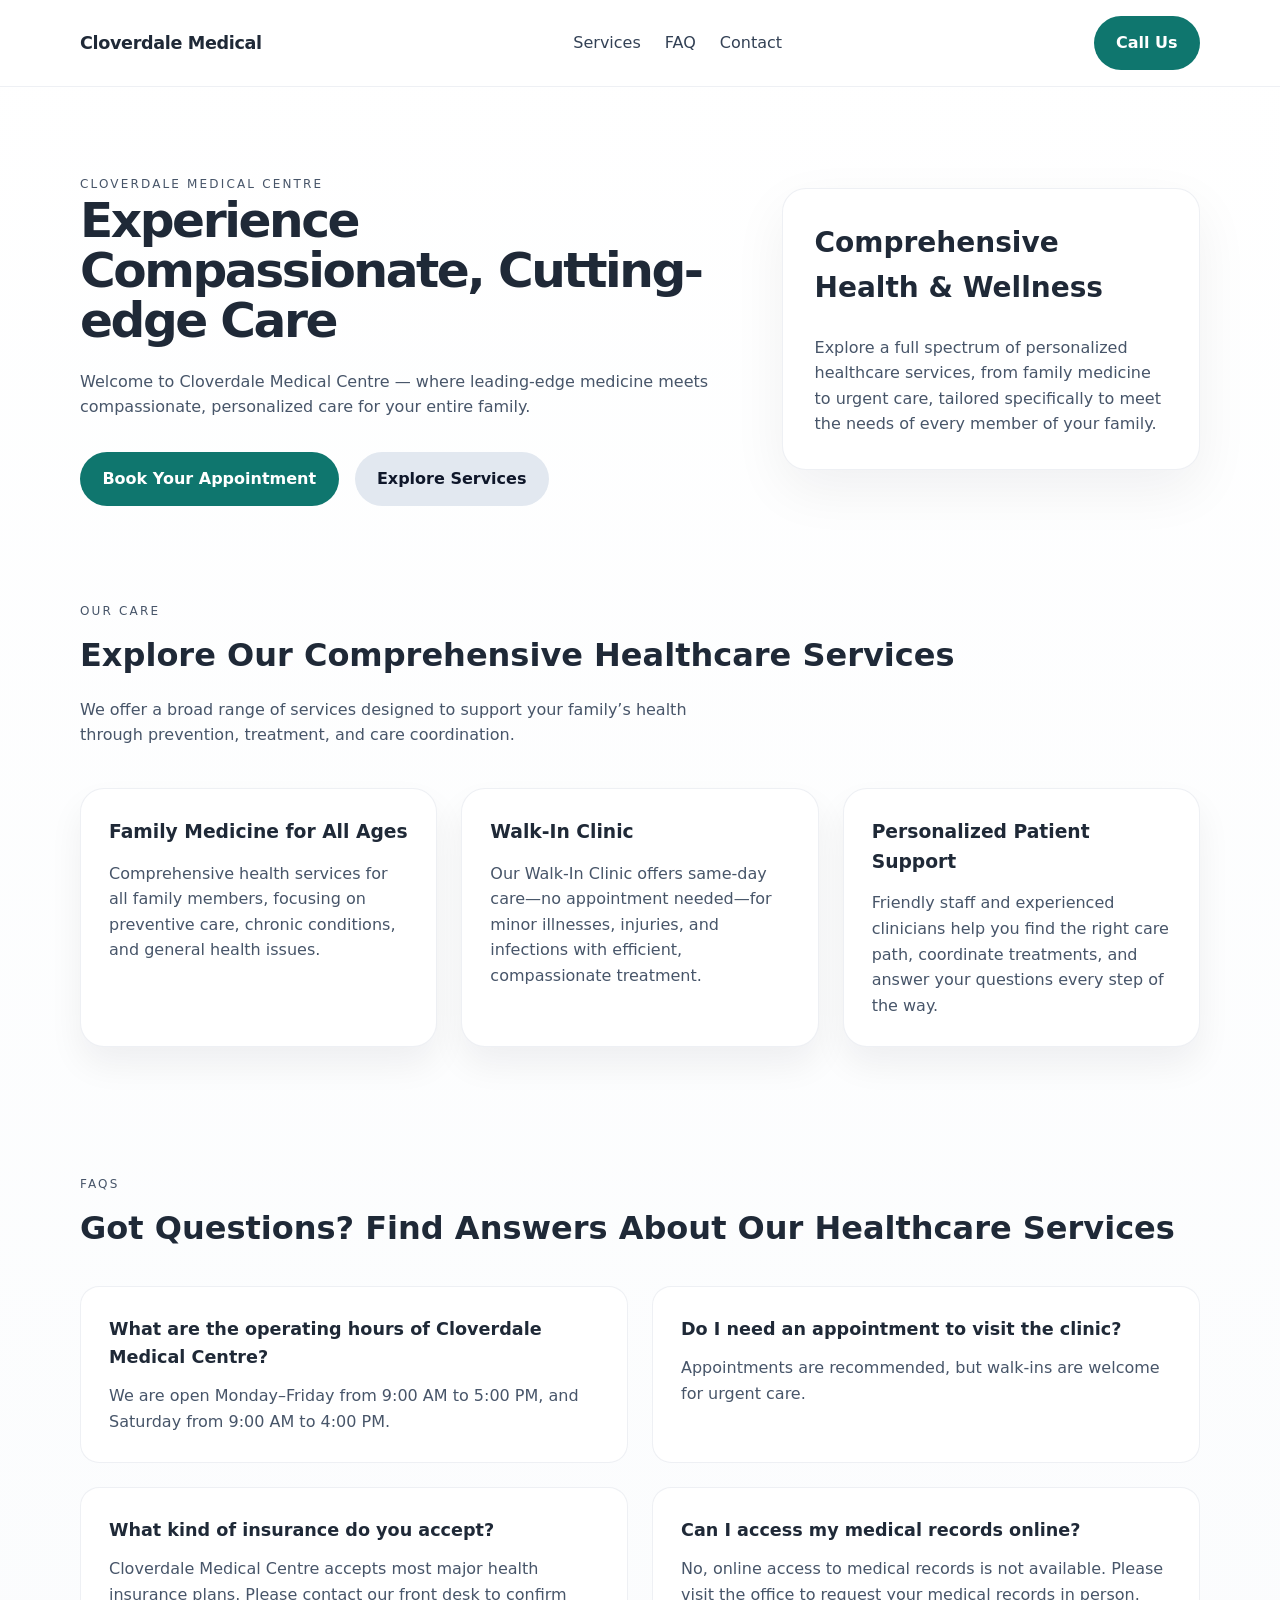
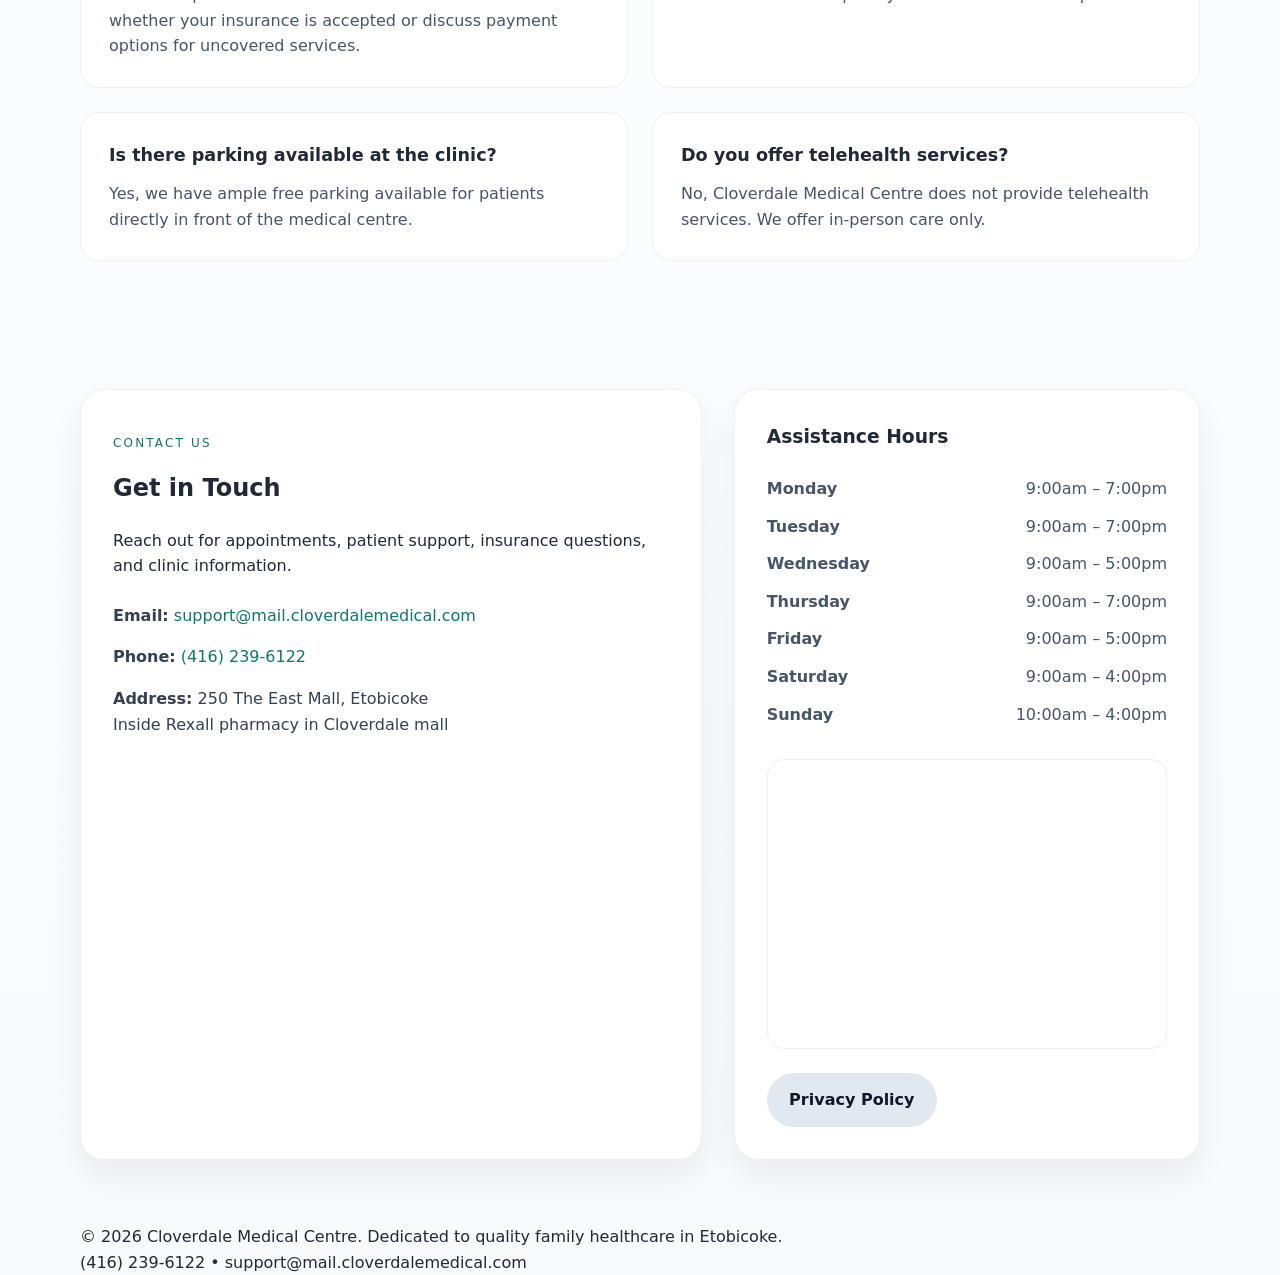
==== index.html @ f6380f98 "first commit" ====
<!DOCTYPE html>
<html lang="en">
<head>
  <meta charset="UTF-8" />
  <meta name="viewport" content="width=device-width, initial-scale=1.0" />
  <title>Cloverdale Medical Centre</title>
  <meta name="description" content="Cloverdale Medical Centre delivers compassionate, personalized family healthcare with walk-in clinic services in Etobicoke." />
  <link rel="stylesheet" href="styles.css" />
</head>
<body>
  <header class="site-header">
    <div class="container header-inner">
      <a class="brand" href="#home">Cloverdale Medical</a>
      <nav class="site-nav" aria-label="Primary navigation">
        <a href="#services">Services</a>
        <a href="#faq">FAQ</a>
        <a href="#contact">Contact</a>
      </nav>
      <a class="button button-primary" href="tel:+14162396122">Call Us</a>
    </div>
  </header>

  <main>
    <section id="home" class="hero">
      <div class="container hero-content">
        <div>
          <p class="eyebrow">Cloverdale Medical Centre</p>
          <h1>Experience Compassionate, Cutting-edge Care</h1>
          <p>Welcome to Cloverdale Medical Centre — where leading-edge medicine meets compassionate, personalized care for your entire family.</p>
          <div class="hero-actions">
            <a class="button button-primary" href="tel:+14162396122">Book Your Appointment</a>
            <a class="button button-secondary" href="#services">Explore Services</a>
          </div>
        </div>
        <div class="hero-panel">
          <div class="panel-card">
            <h2>Comprehensive Health & Wellness</h2>
            <p>Explore a full spectrum of personalized healthcare services, from family medicine to urgent care, tailored specifically to meet the needs of every member of your family.</p>
          </div>
        </div>
      </div>
    </section>

    <section id="services" class="section services-section">
      <div class="container">
        <div class="section-heading">
          <p class="eyebrow">Our Care</p>
          <h2>Explore Our Comprehensive Healthcare Services</h2>
          <p>We offer a broad range of services designed to support your family’s health through prevention, treatment, and care coordination.</p>
        </div>
        <div class="cards-grid">
          <article class="card">
            <h3>Family Medicine for All Ages</h3>
            <p>Comprehensive health services for all family members, focusing on preventive care, chronic conditions, and general health issues.</p>
          </article>
          <article class="card">
            <h3>Walk-In Clinic</h3>
            <p>Our Walk-In Clinic offers same-day care—no appointment needed—for minor illnesses, injuries, and infections with efficient, compassionate treatment.</p>
          </article>
          <article class="card">
            <h3>Personalized Patient Support</h3>
            <p>Friendly staff and experienced clinicians help you find the right care path, coordinate treatments, and answer your questions every step of the way.</p>
          </article>
        </div>
      </div>
    </section>

    <section id="faq" class="section faq-section">
      <div class="container">
        <div class="section-heading">
          <p class="eyebrow">FAQs</p>
          <h2>Got Questions? Find Answers About Our Healthcare Services</h2>
        </div>
        <div class="faq-grid">
          <div class="faq-item">
            <h3>What are the operating hours of Cloverdale Medical Centre?</h3>
            <p>We are open Monday–Friday from 9:00 AM to 5:00 PM, and Saturday from 9:00 AM to 4:00 PM.</p>
          </div>
          <div class="faq-item">
            <h3>Do I need an appointment to visit the clinic?</h3>
            <p>Appointments are recommended, but walk-ins are welcome for urgent care.</p>
          </div>
          <div class="faq-item">
            <h3>What kind of insurance do you accept?</h3>
            <p>Cloverdale Medical Centre accepts most major health insurance plans. Please contact our front desk to confirm whether your insurance is accepted or discuss payment options for uncovered services.</p>
          </div>
          <div class="faq-item">
            <h3>Can I access my medical records online?</h3>
            <p>No, online access to medical records is not available. Please visit the office to request your medical records in person.</p>
          </div>
          <div class="faq-item">
            <h3>Is there parking available at the clinic?</h3>
            <p>Yes, we have ample free parking available for patients directly in front of the medical centre.</p>
          </div>
          <div class="faq-item">
            <h3>Do you offer telehealth services?</h3>
            <p>No, Cloverdale Medical Centre does not provide telehealth services. We offer in-person care only.</p>
          </div>
        </div>
      </div>
    </section>

    <section id="contact" class="section contact-section">
      <div class="container contact-inner">
        <div class="contact-card">
          <p class="eyebrow">Contact Us</p>
          <h2>Get in Touch</h2>
          <p>Reach out for appointments, patient support, insurance questions, and clinic information.</p>
          <ul class="contact-list">
            <li><strong>Email:</strong> <a href="mailto:support@mail.cloverdalemedical.com">support@mail.cloverdalemedical.com</a></li>
            <li><strong>Phone:</strong> <a href="tel:+14162396122">(416) 239-6122</a></li>
            <li><strong>Address:</strong> 250 The East Mall, Etobicoke<br><span class="muted">Inside Rexall pharmacy in Cloverdale mall</span></li>
          </ul>
        </div>
        <div class="hours-card">
          <h3>Assistance Hours</h3>
          <div class="hours-grid">
            <div><strong>Monday</strong><span>9:00am – 7:00pm</span></div>
            <div><strong>Tuesday</strong><span>9:00am – 7:00pm</span></div>
            <div><strong>Wednesday</strong><span>9:00am – 5:00pm</span></div>
            <div><strong>Thursday</strong><span>9:00am – 7:00pm</span></div>
            <div><strong>Friday</strong><span>9:00am – 5:00pm</span></div>
            <div><strong>Saturday</strong><span>9:00am – 4:00pm</span></div>
            <div><strong>Sunday</strong><span>10:00am – 4:00pm</span></div>
          </div>
          <div class="map-embed">
            <iframe
              src="https://www.google.com/maps/embed?pb=!1m18!1m12!1m3!1d2882.532508712074!2d-79.5796319849957!3d43.62896497912319!2m3!1f0!2f0!3f0!3m2!1i1024!2i768!4f13.1!3m3!1m2!1s0x882b3c701af2f4fb%3A0x1bf7a3a4ac0ea78c!2s250%20The%20East%20Mall%2C%20Etobicoke%2C%20ON%20M9B%203Y8%2C%20Canada!5e0!3m2!1sen!2sus!4v1700000000000"
              width="100%"
              height="280"
              style="border:0;"
              allowfullscreen=""
              loading="lazy"
              referrerpolicy="no-referrer-when-downgrade">
            </iframe>
          </div>
          <a class="button button-secondary" href="https://cloverdalemedical.com/privacy-policy" target="_blank" rel="noopener">Privacy Policy</a>
        </div>
      </div>
    </section>
  </main>

  <footer class="site-footer">
    <div class="container footer-inner">
      <p>© 2026 Cloverdale Medical Centre. Dedicated to quality family healthcare in Etobicoke.</p>
      <p><a href="tel:+14162396122">(416) 239-6122</a> • <a href="mailto:support@mail.cloverdalemedical.com">support@mail.cloverdalemedical.com</a></p>
    </div>
  </footer>
</body>
</html>
---- styles.css ----
:root {
  color-scheme: light;
  font-family: Inter, system-ui, -apple-system, BlinkMacSystemFont, "Segoe UI", sans-serif;
  color: #1f2937;
  background: #f8fafc;
  line-height: 1.6;
}

* {
  box-sizing: border-box;
}

html {
  scroll-behavior: smooth;
}

body {
  margin: 0;
  min-height: 100vh;
  background: linear-gradient(180deg, #ffffff 0%, #f8fafc 100%);
}

img {
  max-width: 100%;
  display: block;
}

a {
  color: inherit;
  text-decoration: none;
}

.container {
  width: min(1120px, calc(100% - 2rem));
  margin: 0 auto;
}

.site-header {
  position: sticky;
  top: 0;
  z-index: 10;
  background: rgba(255, 255, 255, 0.94);
  backdrop-filter: blur(16px);
  border-bottom: 1px solid rgba(148, 163, 184, 0.16);
}

.header-inner {
  display: flex;
  align-items: center;
  justify-content: space-between;
  gap: 1rem;
  padding: 1rem 0;
}

.brand {
  font-size: 1.1rem;
  font-weight: 700;
  letter-spacing: -0.02em;
}

.site-nav {
  display: flex;
  gap: 1.5rem;
  flex-wrap: wrap;
}

.site-nav a {
  color: #334155;
  font-weight: 500;
}

.button {
  display: inline-flex;
  align-items: center;
  justify-content: center;
  border-radius: 999px;
  padding: 0.9rem 1.4rem;
  font-weight: 600;
  transition: transform 0.2s ease, box-shadow 0.2s ease, background-color 0.2s ease;
}

.button:hover {
  transform: translateY(-1px);
}

.button-primary {
  background: #0f766e;
  color: white;
}

.button-secondary {
  background: #e2e8f0;
  color: #0f172a;
}

.hero {
  padding: 4rem 0 2rem;
}

.hero-content {
  display: grid;
  grid-template-columns: minmax(0, 1.6fr) minmax(280px, 1fr);
  gap: 2rem;
  align-items: center;
}

.eyebrow {
  text-transform: uppercase;
  letter-spacing: 0.18em;
  font-size: 0.75rem;
  color: #0f766e;
  margin-bottom: 1rem;
}

.hero h1 {
  font-size: clamp(2.5rem, 3.8vw, 4.25rem);
  line-height: 1.03;
  margin: 0;
  letter-spacing: -0.05em;
}

.hero p {
  max-width: 44rem;
  margin: 1.5rem 0 0;
  color: #475569;
}

.hero-actions {
  display: flex;
  flex-wrap: wrap;
  gap: 1rem;
  margin-top: 2rem;
}

.hero-panel {
  display: flex;
  justify-content: center;
}

.panel-card {
  background: white;
  border: 1px solid rgba(148, 163, 184, 0.16);
  box-shadow: 0 20px 55px rgba(15, 23, 42, 0.06);
  border-radius: 1.5rem;
  padding: 2rem;
}

.panel-card h2 {
  margin: 0 0 1rem;
  font-size: 1.75rem;
}

.section {
  padding: 4rem 0;
}

.section-heading h2 {
  margin: 0.5rem 0 1rem;
  font-size: clamp(2rem, 2.5vw, 2.75rem);
}

.section-heading p {
  margin: 0;
  max-width: 42rem;
  color: #475569;
}

.cards-grid,
.faq-grid,
.hours-grid {
  display: grid;
  gap: 1.5rem;
}

.cards-grid {
  grid-template-columns: repeat(3, minmax(0, 1fr));
  margin-top: 2.5rem;
}

.card {
  background: white;
  border: 1px solid rgba(148, 163, 184, 0.16);
  border-radius: 1.5rem;
  padding: 1.75rem;
  box-shadow: 0 18px 35px rgba(15, 23, 42, 0.06);
}

.card h3 {
  margin-top: 0;
  margin-bottom: 0.85rem;
}

.card p {
  margin: 0;
  color: #475569;
}

.faq-grid {
  grid-template-columns: repeat(2, minmax(0, 1fr));
  margin-top: 2rem;
}

.faq-item {
  background: white;
  border: 1px solid rgba(148, 163, 184, 0.16);
  border-radius: 1.2rem;
  padding: 1.75rem;
}

.faq-item h3 {
  margin: 0 0 0.75rem;
  font-size: 1.1rem;
}

.faq-item p {
  margin: 0;
  color: #475569;
}

.contact-inner {
  display: grid;
  grid-template-columns: 1.2fr 0.9fr;
  gap: 2rem;
}

.contact-card,
.hours-card {
  background: white;
  border: 1px solid rgba(148, 163, 184, 0.16);
  border-radius: 1.5rem;
  padding: 2rem;
  box-shadow: 0 18px 35px rgba(15, 23, 42, 0.06);
}

.contact-card h2,
.hours-card h3 {
  margin-top: 0;
}

.contact-list {
  list-style: none;
  padding: 0;
  margin: 1.5rem 0 0;
  display: grid;
  gap: 1rem;
}

.contact-list li {
  color: #334155;
}

.contact-list a {
  color: #0f766e;
}

.hours-grid {
  grid-template-columns: 1fr;
  gap: 0.75rem;
  margin: 1.5rem 0 2rem;
}

.hours-grid div {
  display: flex;
  justify-content: space-between;
  gap: 1rem;
  color: #475569;
}

.map-embed {
  border-radius: 1rem;
  overflow: hidden;
  border: 1px solid rgba(148, 163, 184, 0.18);
  box-shadow: inset 0 1px 0 rgba(255, 255, 255, 0.5);
  margin-bottom: 1.5rem;
}
  background: white;
  color: #475569;
}

.footer-inner {
  display: flex;
  justify-content: space-between;
  align-items: center;
  gap: 1rem;
  padding: 1.75rem 0;
  flex-wrap: wrap;
}

.footer-inner p {
  margin: 0;
}

@media (max-width: 900px) {
  .hero-content,
  .contact-inner,
  .cards-grid,
  .faq-grid {
    grid-template-columns: 1fr;
  }

  .header-inner {
    flex-direction: column;
    align-items: flex-start;
  }

  .site-nav {
    width: 100%;
    justify-content: flex-start;
  }
}

@media (max-width: 640px) {
  .site-nav {
    gap: 1rem;
  }

  .section {
    padding: 3rem 0;
  }

  .hero {
    padding-top: 3rem;
  }

  .button {
    width: 100%;
  }

  .hero-actions {
    flex-direction: column;
  }
}
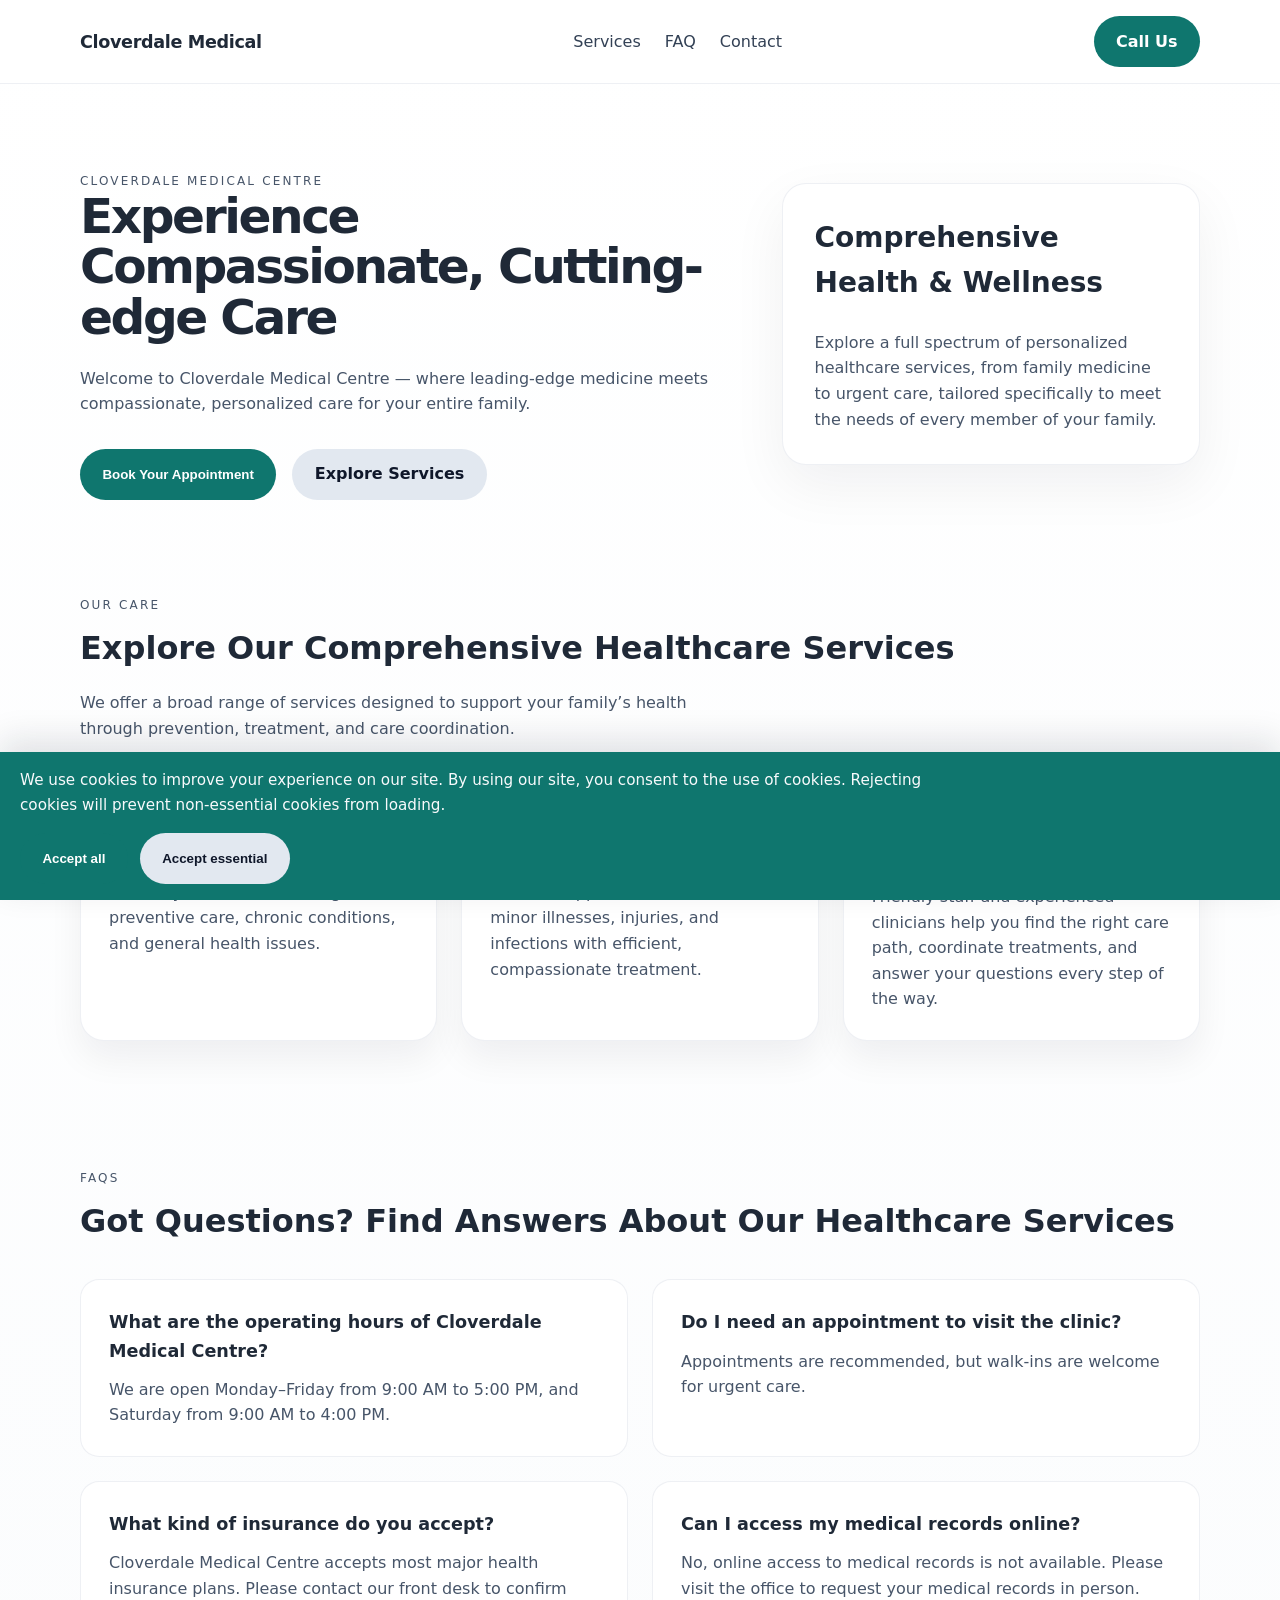
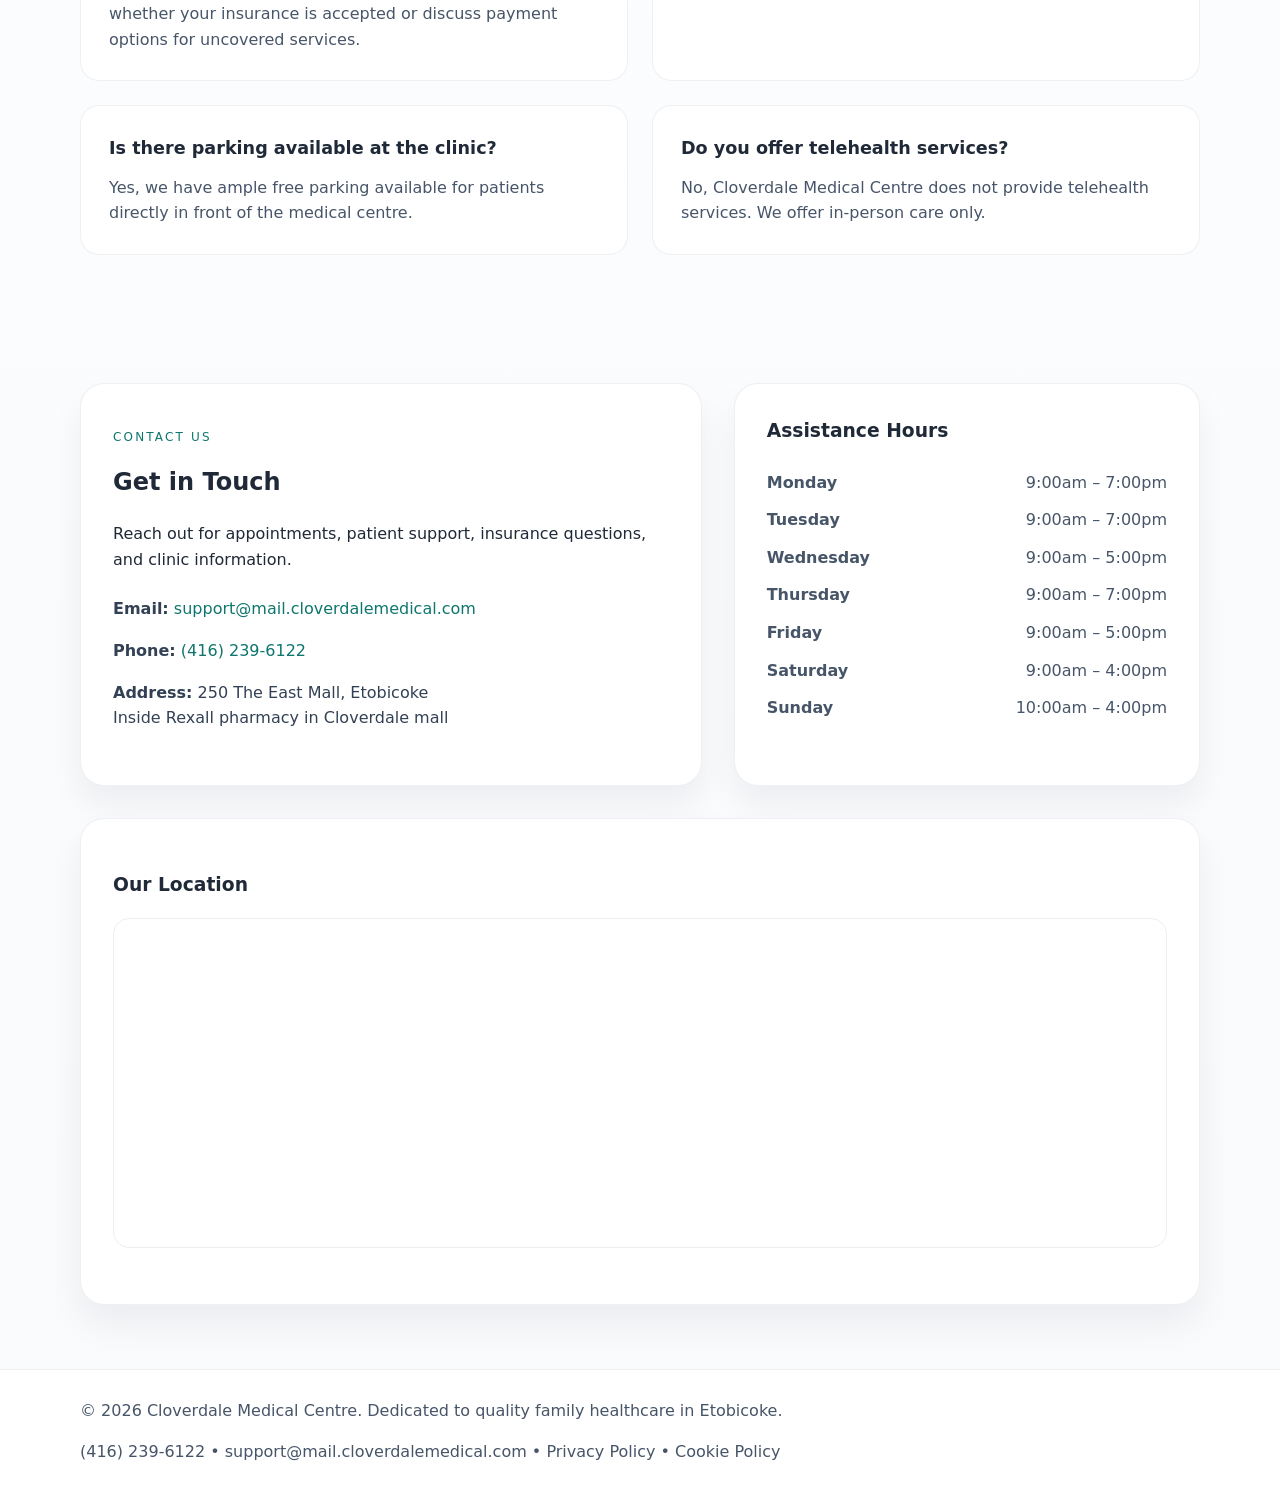
==== commit 8b27b636: "Create policy pages" ====
--- a/index.html
+++ b/index.html
@@ -28,7 +28,7 @@
           <h1>Experience Compassionate, Cutting-edge Care</h1>
           <p>Welcome to Cloverdale Medical Centre — where leading-edge medicine meets compassionate, personalized care for your entire family.</p>
           <div class="hero-actions">
-            <a class="button button-primary" href="tel:+14162396122">Book Your Appointment</a>
+            <button class="button button-primary" id="book-appointment-button" type="button">Book Your Appointment</button>
             <a class="button button-secondary" href="#services">Explore Services</a>
           </div>
         </div>
@@ -123,27 +123,158 @@
             <div><strong>Saturday</strong><span>9:00am – 4:00pm</span></div>
             <div><strong>Sunday</strong><span>10:00am – 4:00pm</span></div>
           </div>
+        </div>
+        <div class="map-card">
+          <h3>Our Location</h3>
           <div class="map-embed">
             <iframe
               src="https://www.google.com/maps/embed?pb=!1m18!1m12!1m3!1d2882.532508712074!2d-79.5796319849957!3d43.62896497912319!2m3!1f0!2f0!3f0!3m2!1i1024!2i768!4f13.1!3m3!1m2!1s0x882b3c701af2f4fb%3A0x1bf7a3a4ac0ea78c!2s250%20The%20East%20Mall%2C%20Etobicoke%2C%20ON%20M9B%203Y8%2C%20Canada!5e0!3m2!1sen!2sus!4v1700000000000"
               width="100%"
-              height="280"
+              height="320"
               style="border:0;"
               allowfullscreen=""
               loading="lazy"
               referrerpolicy="no-referrer-when-downgrade">
             </iframe>
           </div>
-          <a class="button button-secondary" href="https://cloverdalemedical.com/privacy-policy" target="_blank" rel="noopener">Privacy Policy</a>
         </div>
       </div>
     </section>
   </main>
+
+  <div class="modal-overlay" id="appointment-modal" aria-hidden="true">
+    <div class="modal-card" role="dialog" aria-modal="true" aria-labelledby="appointment-modal-title">
+      <button class="modal-close" id="modal-close" aria-label="Close appointment details">×</button>
+      <h2 id="appointment-modal-title">Call to book your appointment</h2>
+      <p class="modal-lead">The fastest way to secure your appointment is to call us directly. Our reception team is ready to help.</p>
+      <div class="booking-contact">
+        <p class="call-now"><strong>Call now:</strong> <a href="tel:+14162396122">(416) 239-6122</a></p>
+        <a class="button button-primary" href="tel:+14162396122">Call (416) 239-6122</a>
+        <p>Can’t get through immediately? Please leave a voicemail and our team will return your call as soon as possible.</p>
+        <p><strong>Operating hours:</strong></p>
+        <ul>
+          <li>Monday: 9:00am – 7:00pm</li>
+          <li>Tuesday: 9:00am – 7:00pm</li>
+          <li>Wednesday: 9:00am – 5:00pm</li>
+          <li>Thursday: 9:00am – 7:00pm</li>
+          <li>Friday: 9:00am – 5:00pm</li>
+          <li>Saturday: 9:00am – 4:00pm</li>
+          <li>Sunday: 10:00am – 4:00pm</li>
+        </ul>
+        <p>Once you call, our team will book your appointment directly.</p>
+      </div>
+    </div>
+  </div>
+
+  <div class="toast-notification" id="toast-notification" aria-live="polite" aria-atomic="true"></div>
+
+  <div class="cookie-banner" id="cookie-banner" role="region" aria-label="Cookie consent banner">
+    <div class="cookie-banner-copy">
+      <p>We use cookies to improve your experience on our site. By using our site, you consent to the use of cookies. Rejecting cookies will prevent non-essential cookies from loading.</p>
+    </div>
+    <div class="cookie-banner-actions">
+      <button class="button button-primary" id="accept-all">Accept all</button>
+      <button class="button button-secondary" id="accept-essential">Accept essential</button>
+    </div>
+  </div>
+
+  <script>
+    (function() {
+      var banner = document.getElementById('cookie-banner');
+      var acceptAllBtn = document.getElementById('accept-all');
+      var acceptEssentialBtn = document.getElementById('accept-essential');
+      var storageKey = 'cloverdale_cookie_consent';
+
+      function setConsent(value) {
+        try {
+          localStorage.setItem(storageKey, value);
+        } catch (e) {
+          console.warn('Cookie consent storage unavailable', e);
+        }
+      }
+
+      function hideBanner() {
+        if (banner) {
+          banner.classList.add('cookie-banner-hidden');
+        }
+      }
+
+      function getConsent() {
+        try {
+          return localStorage.getItem(storageKey);
+        } catch (e) {
+          return null;
+        }
+      }
+
+      var currentConsent = getConsent();
+      if (currentConsent === 'accepted' || currentConsent === 'essential') {
+        hideBanner();
+      }
+
+      if (acceptAllBtn) {
+        acceptAllBtn.addEventListener('click', function() {
+          setConsent('accepted');
+          hideBanner();
+        });
+      }
+
+      var bookButton = document.getElementById('book-appointment-button');
+      var modal = document.getElementById('appointment-modal');
+      var modalClose = document.getElementById('modal-close');
+
+      function openModal() {
+        if (modal) {
+          modal.classList.add('modal-open');
+          modal.setAttribute('aria-hidden', 'false');
+        }
+      }
+
+      function closeModal() {
+        if (modal) {
+          modal.classList.remove('modal-open');
+          modal.setAttribute('aria-hidden', 'true');
+        }
+      }
+
+      if (bookButton) {
+        bookButton.addEventListener('click', function() {
+          openModal();
+        });
+      }
+
+      if (modalClose) {
+        modalClose.addEventListener('click', function() {
+          closeModal();
+        });
+      }
+
+      if (modal) {
+        modal.addEventListener('click', function(event) {
+          if (event.target === modal) {
+            closeModal();
+          }
+        });
+      }
+
+      if (acceptEssentialBtn) {
+        acceptEssentialBtn.addEventListener('click', function() {
+          setConsent('essential');
+          hideBanner();
+        });
+      }
+    })();
+  </script>
 
   <footer class="site-footer">
     <div class="container footer-inner">
       <p>© 2026 Cloverdale Medical Centre. Dedicated to quality family healthcare in Etobicoke.</p>
-      <p><a href="tel:+14162396122">(416) 239-6122</a> • <a href="mailto:support@mail.cloverdalemedical.com">support@mail.cloverdalemedical.com</a></p>
+      <p>
+        <a href="tel:+14162396122">(416) 239-6122</a> •
+        <a href="mailto:support@mail.cloverdalemedical.com">support@mail.cloverdalemedical.com</a> •
+        <a href="privacy-policy.html">Privacy Policy</a> •
+        <a href="cookie-policy.html">Cookie Policy</a>
+      </p>
     </div>
   </footer>
 </body>
--- a/styles.css
+++ b/styles.css
@@ -73,9 +73,13 @@
   display: inline-flex;
   align-items: center;
   justify-content: center;
+  line-height: 1;
+  min-height: 3.2rem;
   border-radius: 999px;
   padding: 0.9rem 1.4rem;
   font-weight: 600;
+  border: none;
+  background-clip: padding-box;
   transition: transform 0.2s ease, box-shadow 0.2s ease, background-color 0.2s ease;
 }
 
@@ -220,7 +224,27 @@
 .contact-inner {
   display: grid;
   grid-template-columns: 1.2fr 0.9fr;
+  grid-template-areas:
+    "contact hours"
+    "map map";
   gap: 2rem;
+}
+
+.contact-card {
+  grid-area: contact;
+}
+
+.hours-card {
+  grid-area: hours;
+}
+
+.map-card {
+  grid-area: map;
+  background: white;
+  border: 1px solid rgba(148, 163, 184, 0.16);
+  border-radius: 1.5rem;
+  padding: 2rem;
+  box-shadow: 0 18px 35px rgba(15, 23, 42, 0.06);
 }
 
 .contact-card,
@@ -273,6 +297,15 @@
   box-shadow: inset 0 1px 0 rgba(255, 255, 255, 0.5);
   margin-bottom: 1.5rem;
 }
+
+.map-embed iframe {
+  width: 100%;
+  min-height: 260px;
+  aspect-ratio: 16 / 9;
+}
+
+.site-footer {
+  border-top: 1px solid rgba(148, 163, 184, 0.16);
   background: white;
   color: #475569;
 }
@@ -288,6 +321,49 @@
 
 .footer-inner p {
   margin: 0;
+}
+
+.cookie-banner {
+  position: fixed;
+  left: 0;
+  right: 0;
+  bottom: 0;
+  z-index: 1000;
+  display: flex;
+  align-items: center;
+  justify-content: space-between;
+  flex-wrap: wrap;
+  gap: 1rem;
+  padding: 1rem 1.25rem;
+  background: #0f766e;
+  color: #ffffff;
+  box-shadow: 0 -12px 32px rgba(15, 23, 42, 0.12);
+}
+
+.cookie-banner-copy p {
+  margin: 0;
+  color: #f8fafc;
+  max-width: 60rem;
+  font-size: 0.95rem;
+  line-height: 1.6;
+}
+
+.cookie-banner-actions {
+  display: flex;
+  gap: 0.75rem;
+  flex-wrap: wrap;
+}
+
+.cookie-banner-hidden {
+  transform: translateY(120%);
+  opacity: 0;
+  pointer-events: none;
+  transition: transform 0.3s ease, opacity 0.3s ease;
+}
+
+.cookie-banner,
+.footer-inner {
+  backface-visibility: hidden;
 }
 
 @media (max-width: 900px) {
@@ -298,6 +374,25 @@
     grid-template-columns: 1fr;
   }
 
+  .contact-inner {
+    grid-template-areas:
+      "contact"
+      "hours"
+      "map";
+  }
+
+  .contact-card {
+    grid-area: contact;
+  }
+
+  .hours-card {
+    grid-area: hours;
+  }
+
+  .map-card {
+    grid-area: map;
+  }
+
   .header-inner {
     flex-direction: column;
     align-items: flex-start;
@@ -307,6 +402,12 @@
     width: 100%;
     justify-content: flex-start;
   }
+
+  .modal-card {
+    width: 100%;
+    padding: 1.75rem;
+    max-height: 90vh;
+  }
 }
 
 @media (max-width: 640px) {
@@ -329,4 +430,204 @@
   .hero-actions {
     flex-direction: column;
   }
-}
+
+  .modal-overlay {
+    align-items: flex-end;
+    justify-content: center;
+    padding: 0.5rem 0 0;
+  }
+
+  .modal-card {
+    width: min(100%, 100%);
+    padding: 1.25rem;
+    border-radius: 1.25rem 1.25rem 0 0;
+    margin: 0;
+    max-height: 95vh;
+  }
+
+  .modal-close {
+    top: 0.75rem;
+    right: 0.75rem;
+  }
+
+  .booking-contact {
+    gap: 0.85rem;
+  }
+
+  .booking-contact .button-primary {
+    width: 100%;
+  }
+
+  .booking-contact ul {
+    padding-left: 1rem;
+  }
+}
+
+.toast-notification {
+  position: fixed;
+  bottom: 1.5rem;
+  left: 50%;
+  transform: translateX(-50%) translateY(20px);
+  background: rgba(15, 23, 42, 0.95);
+  color: white;
+  padding: 0.95rem 1.25rem;
+  border-radius: 999px;
+  box-shadow: 0 20px 40px rgba(15, 23, 42, 0.25);
+  opacity: 0;
+  pointer-events: none;
+  transition: opacity 0.25s ease, transform 0.25s ease;
+  z-index: 1001;
+  max-width: min(92vw, 420px);
+  text-align: center;
+}
+
+.toast-notification.toast-show {
+  opacity: 1;
+  transform: translateX(-50%) translateY(0);
+}
+
+.modal-overlay {
+  position: fixed;
+  inset: 0;
+  background: rgba(15, 23, 42, 0.6);
+  display: none;
+  align-items: center;
+  justify-content: center;
+  padding: 1.5rem;
+  z-index: 50;
+}
+
+.modal-overlay.modal-open {
+  display: flex;
+}
+
+.modal-card {
+  width: min(560px, 100%);
+  background: white;
+  border-radius: 1.5rem;
+  padding: 2rem;
+  box-shadow: 0 25px 60px rgba(15, 23, 42, 0.18);
+  position: relative;
+  max-height: min(90vh, 720px);
+  overflow-y: auto;
+}
+
+.modal-card h2 {
+  margin-top: 0;
+}
+
+.modal-lead {
+  margin: 0.75rem 0 1.25rem;
+  color: #475569;
+  line-height: 1.75;
+}
+
+.booking-contact {
+  display: grid;
+  gap: 1rem;
+  margin-top: 1rem;
+}
+
+.booking-contact p,
+.booking-contact ul {
+  margin: 0;
+}
+
+.booking-contact ul {
+  padding-left: 1.35rem;
+  color: #475569;
+}
+
+.booking-contact li {
+  margin-bottom: 0.5rem;
+}
+
+.button-primary,
+.button-secondary {
+  min-width: 0;
+}
+
+.modal-card::-webkit-scrollbar {
+  width: 10px;
+}
+
+.modal-card::-webkit-scrollbar-thumb {
+  background: rgba(15, 23, 42, 0.15);
+  border-radius: 999px;
+}
+
+.modal-close {
+  position: absolute;
+  top: 1rem;
+  right: 1rem;
+  width: 2.5rem;
+  height: 2.5rem;
+  border: none;
+  border-radius: 50%;
+  background: #e2e8f0;
+  color: #0f172a;
+  font-size: 1.25rem;
+  line-height: 1;
+  cursor: pointer;
+}
+
+.modal-card h2 {
+  margin-top: 0;
+}
+
+#appointment-form {
+  display: grid;
+  gap: 0.35rem;
+  margin-top: 0.5rem;
+}
+
+#appointment-form label {
+  font-weight: 600;
+  color: #0f172a;
+}
+
+#appointment-form input {
+  width: 100%;
+  padding: 1rem 1rem;
+  border: 1px solid rgba(148, 163, 184, 0.5);
+  border-radius: 0.9rem;
+  font-size: 1rem;
+  color: #0f172a;
+}
+
+#appointment-form input.invalid {
+  border-color: #dc2626;
+  background: #fef2f2;
+}
+
+.field-error {
+  display: block;
+  margin-top: 0.35rem;
+  font-size: 0.9rem;
+  color: #dc2626;
+}
+
+.field-error:empty {
+  display: none;
+}
+
+.checkbox-row {
+  display: flex;
+  align-items: flex-start;
+  gap: 0.75rem;
+  margin: 0.85rem 0 0.85rem;
+}
+
+.checkbox-row input[type="checkbox"] {
+  flex: 0 0 20px;
+  width: 20px;
+  height: 20px;
+  margin: 0.15rem 0 0;
+}
+
+.checkbox-row label {
+  flex: 1;
+  margin: 0;
+  font-weight: normal;
+  color: #475569;
+}
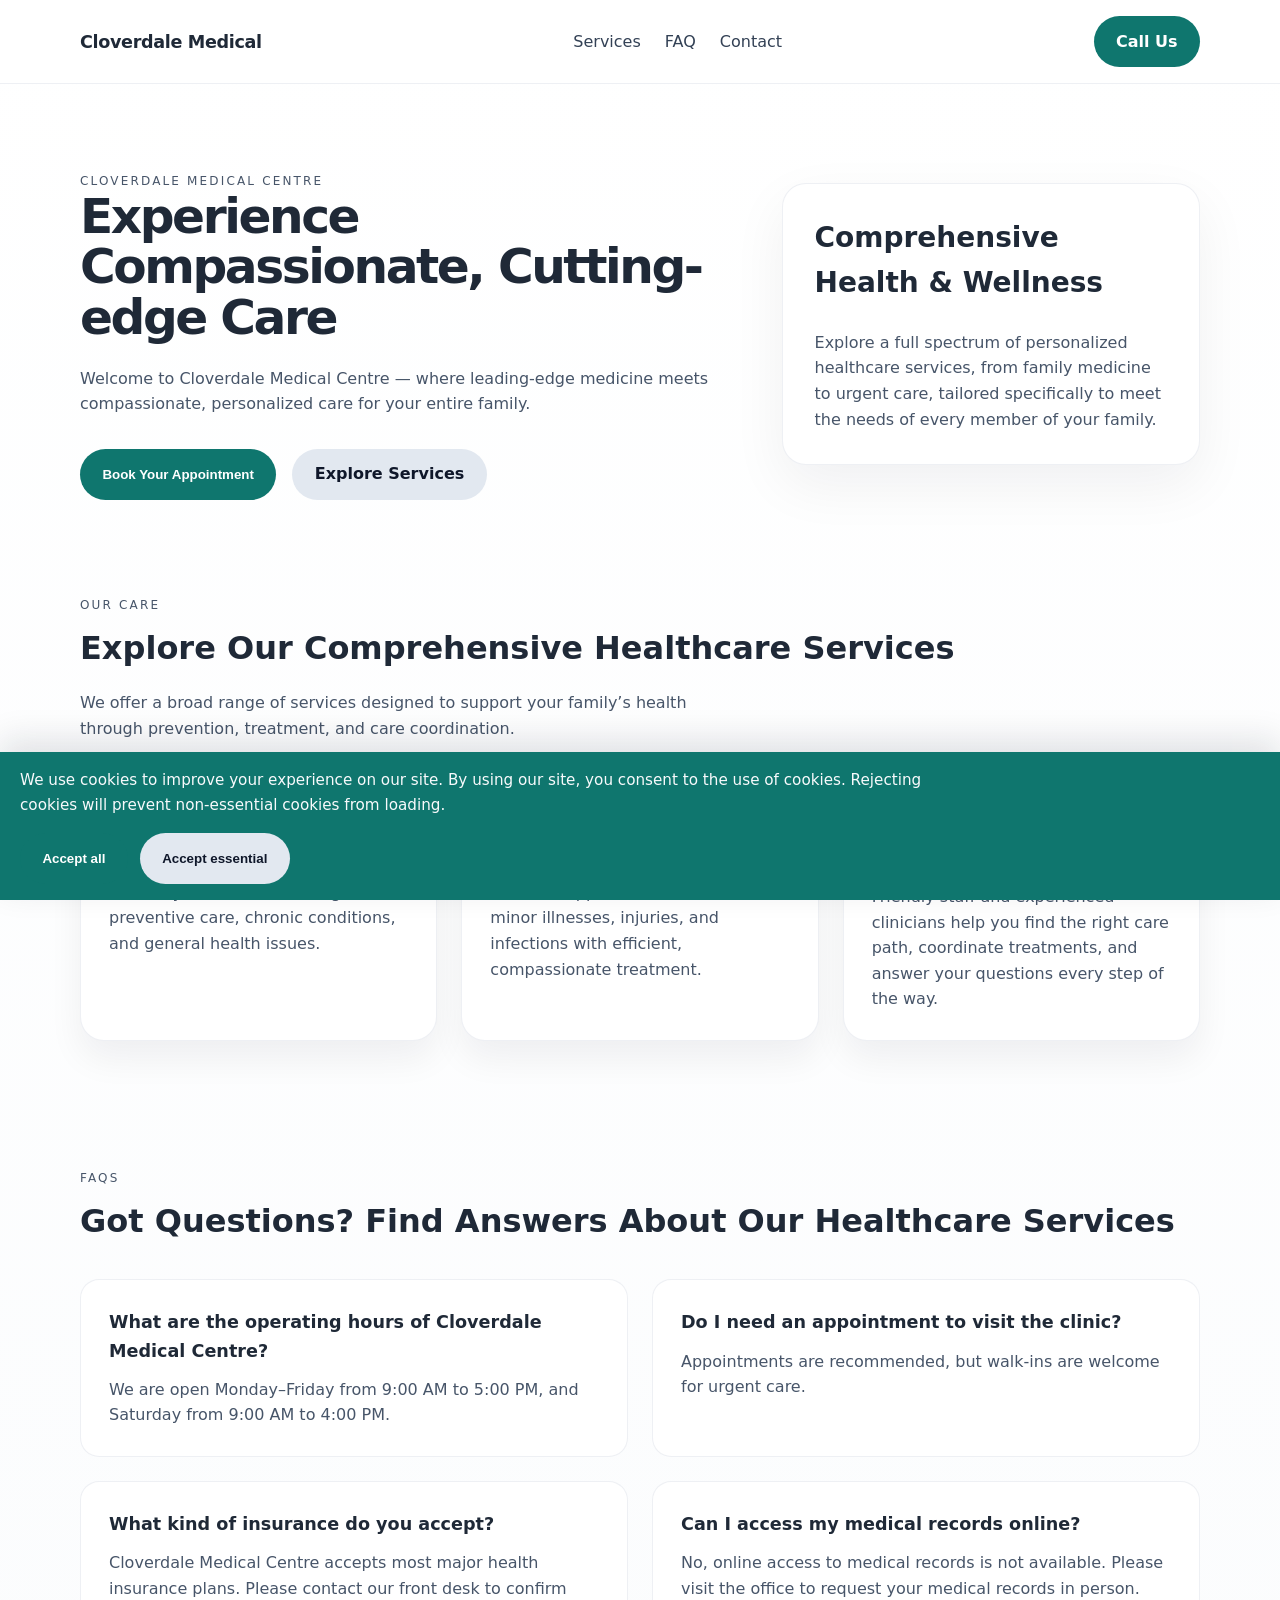
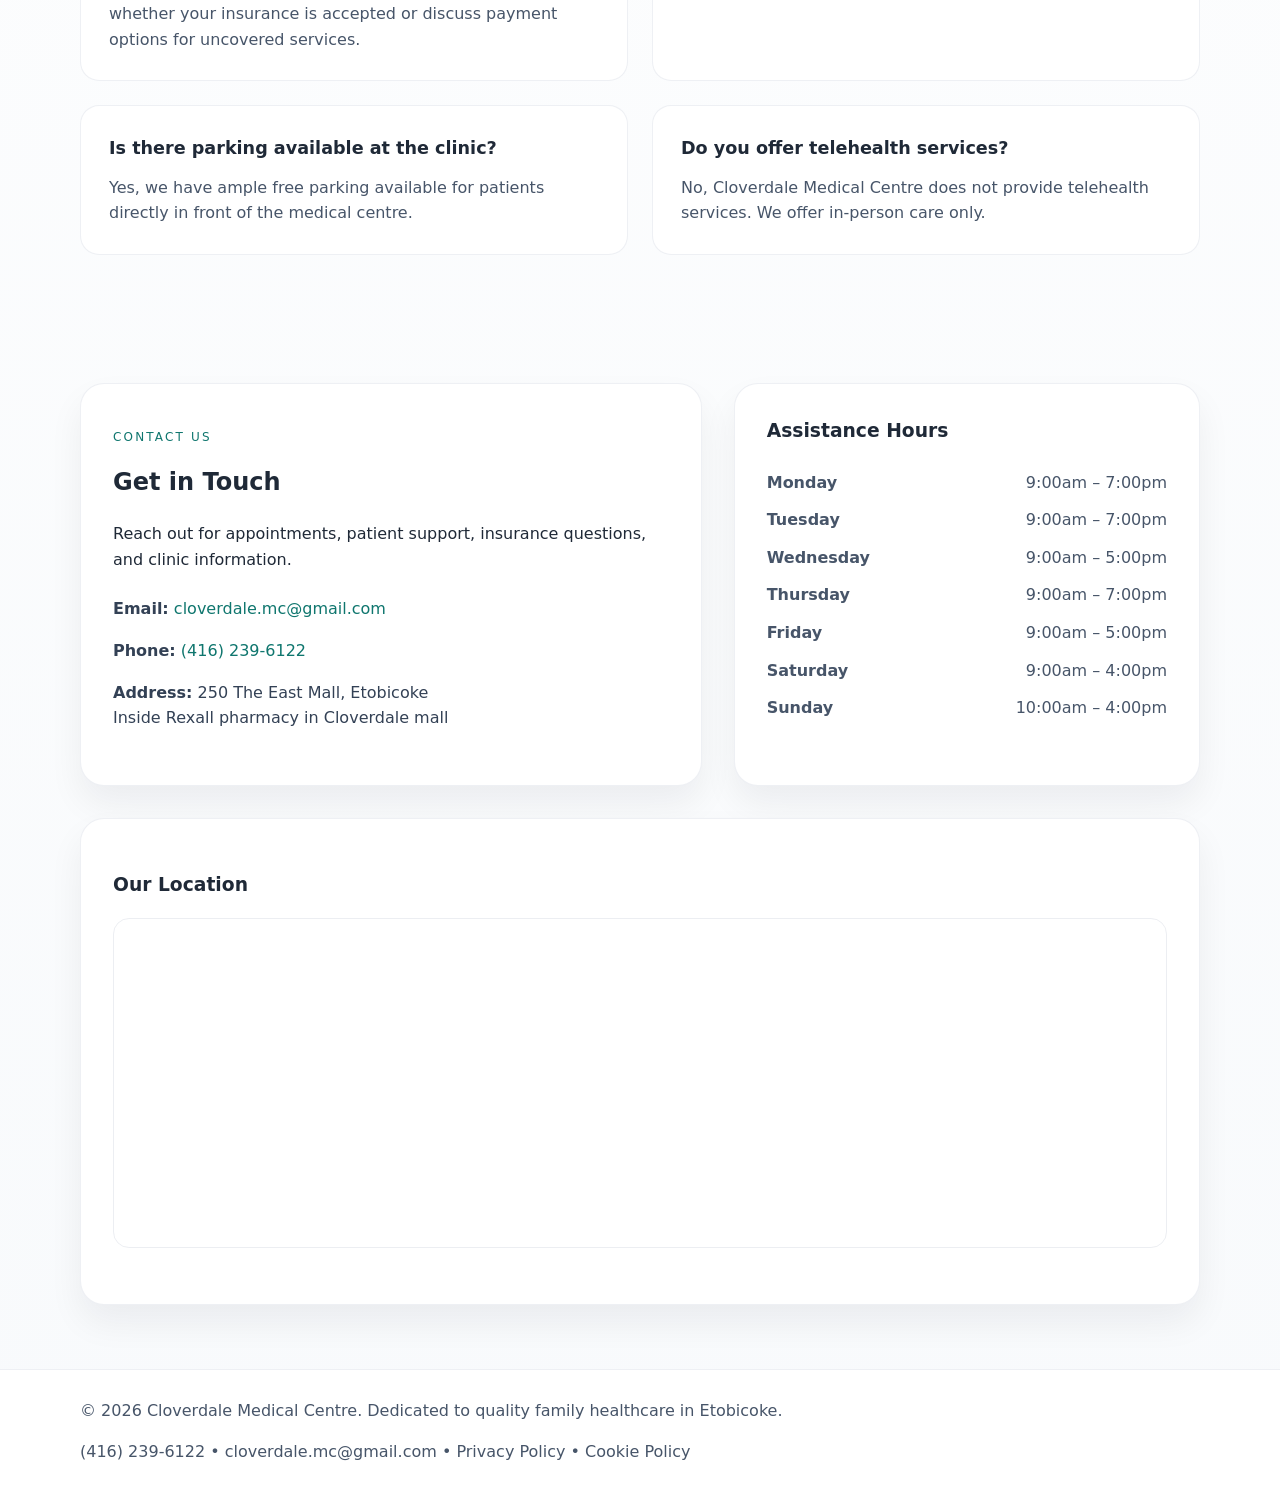
==== commit dd76e0e3: "Update Email" ====
--- a/index.html
+++ b/index.html
@@ -107,7 +107,7 @@
           <h2>Get in Touch</h2>
           <p>Reach out for appointments, patient support, insurance questions, and clinic information.</p>
           <ul class="contact-list">
-            <li><strong>Email:</strong> <a href="mailto:support@mail.cloverdalemedical.com">support@mail.cloverdalemedical.com</a></li>
+            <li><strong>Email:</strong> <a href="mailto:cloverdale.mc@gmail.com">cloverdale.mc@gmail.com</a></li>
             <li><strong>Phone:</strong> <a href="tel:+14162396122">(416) 239-6122</a></li>
             <li><strong>Address:</strong> 250 The East Mall, Etobicoke<br><span class="muted">Inside Rexall pharmacy in Cloverdale mall</span></li>
           </ul>
@@ -271,7 +271,7 @@
       <p>© 2026 Cloverdale Medical Centre. Dedicated to quality family healthcare in Etobicoke.</p>
       <p>
         <a href="tel:+14162396122">(416) 239-6122</a> •
-        <a href="mailto:support@mail.cloverdalemedical.com">support@mail.cloverdalemedical.com</a> •
+        <a href="mailto:cloverdale.mc@gmail.com">cloverdale.mc@gmail.com</a> •
         <a href="privacy-policy.html">Privacy Policy</a> •
         <a href="cookie-policy.html">Cookie Policy</a>
       </p>
--- a/styles.css
+++ b/styles.css
@@ -81,6 +81,7 @@
   border: none;
   background-clip: padding-box;
   transition: transform 0.2s ease, box-shadow 0.2s ease, background-color 0.2s ease;
+  cursor: pointer;
 }
 
 .button:hover {
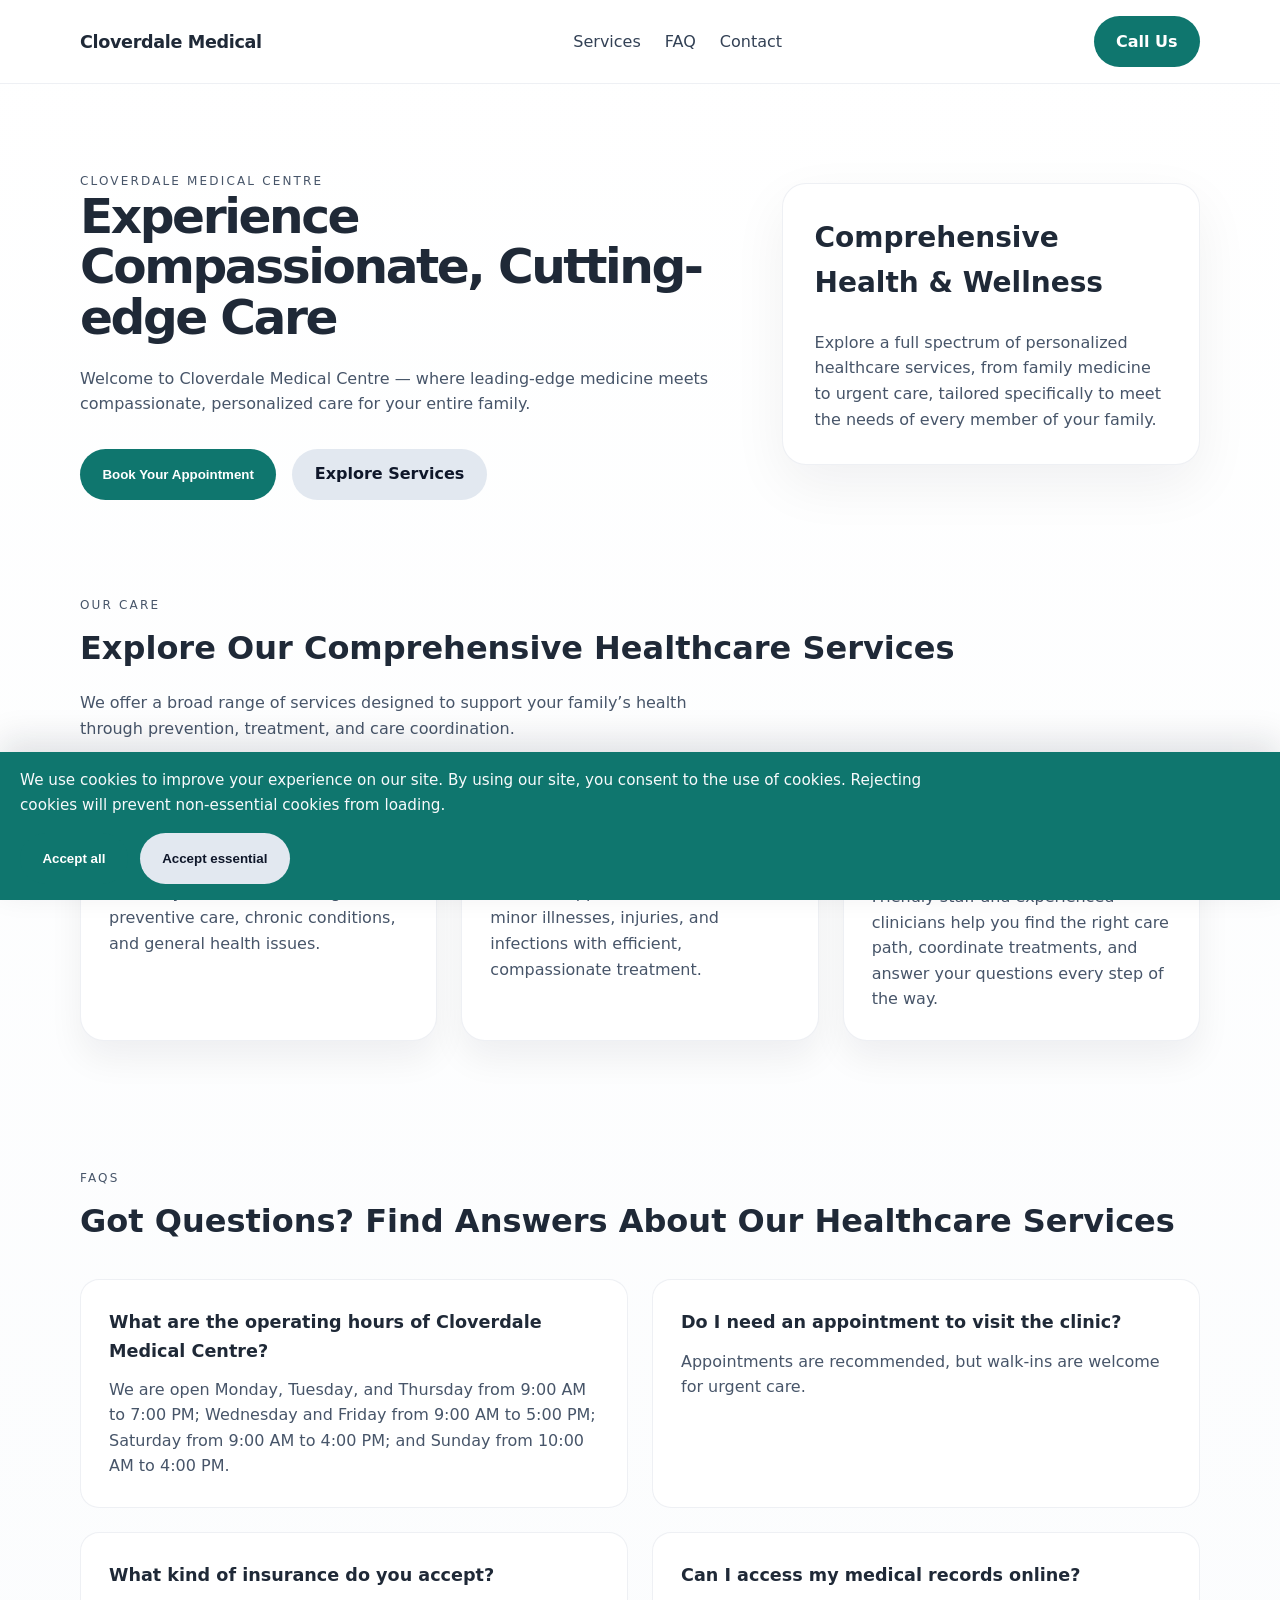
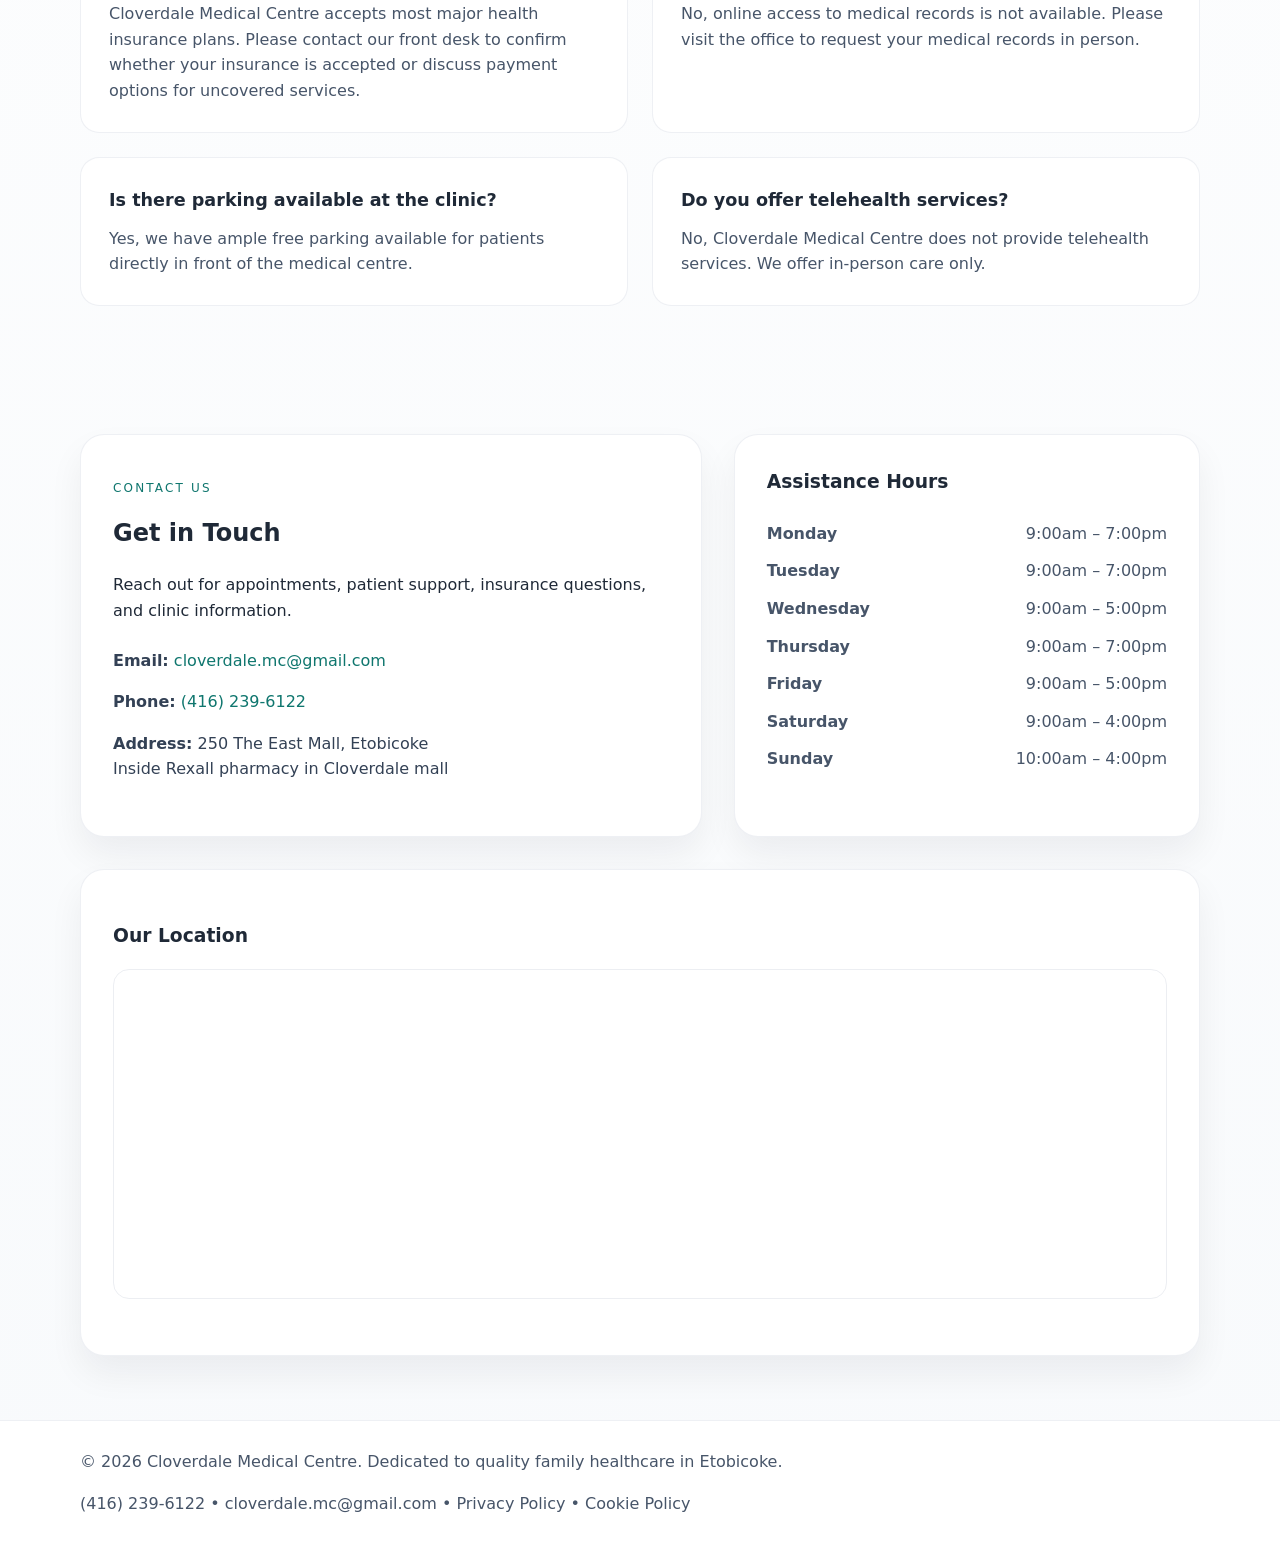
==== commit 4249ba49: "Update timing" ====
--- a/index.html
+++ b/index.html
@@ -74,7 +74,7 @@
         <div class="faq-grid">
           <div class="faq-item">
             <h3>What are the operating hours of Cloverdale Medical Centre?</h3>
-            <p>We are open Monday–Friday from 9:00 AM to 5:00 PM, and Saturday from 9:00 AM to 4:00 PM.</p>
+            <p>We are open Monday, Tuesday, and Thursday from 9:00 AM to 7:00 PM; Wednesday and Friday from 9:00 AM to 5:00 PM; Saturday from 9:00 AM to 4:00 PM; and Sunday from 10:00 AM to 4:00 PM.</p>
           </div>
           <div class="faq-item">
             <h3>Do I need an appointment to visit the clinic?</h3>
